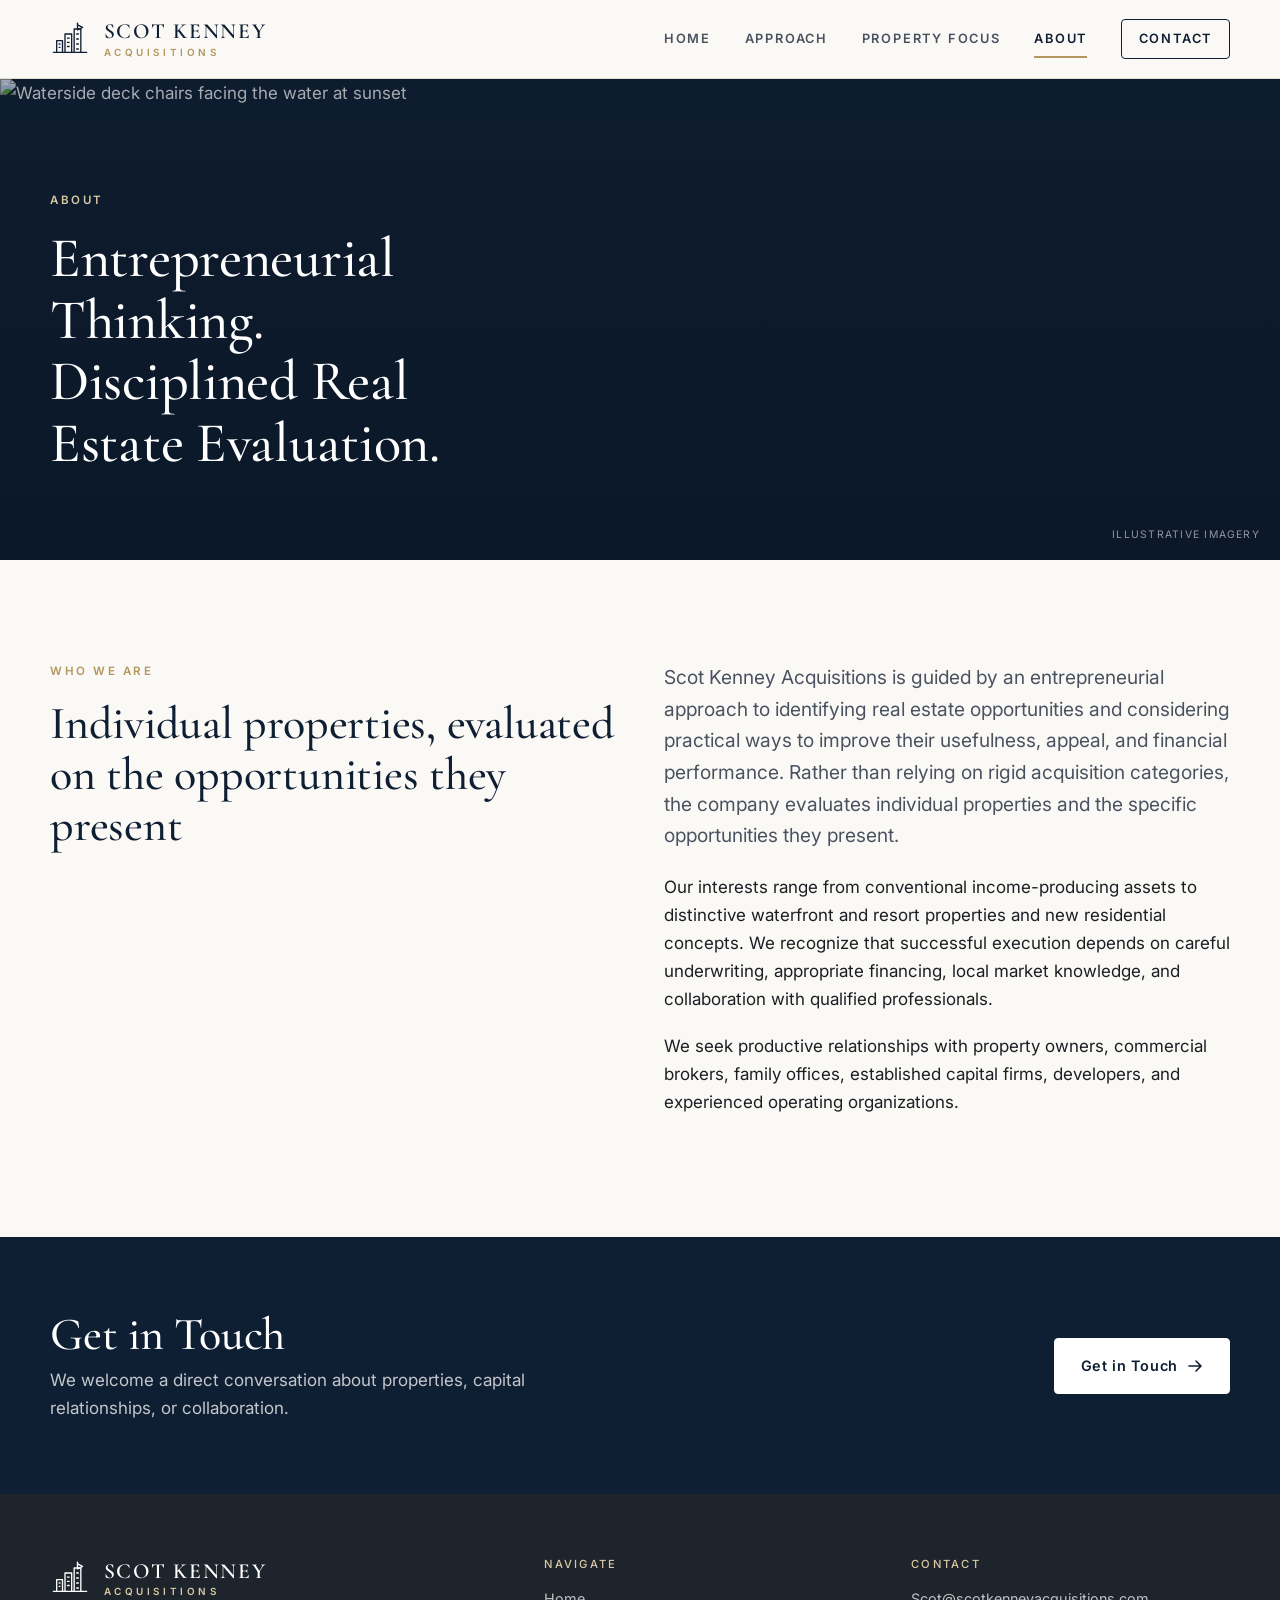
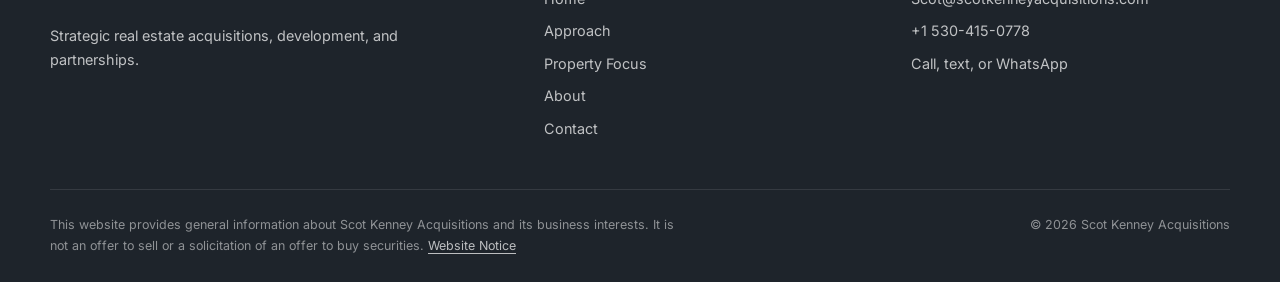
==== about/index.html @ 6be0604d "Redesign per October 2026 brief: 5-page static site, legacy URL redirects, website notice Co-Authore" ====
<!DOCTYPE html>
<html lang="en">
<head>
<meta charset="utf-8">
<meta name="viewport" content="width=device-width, initial-scale=1">
<title>About | Scot Kenney Acquisitions</title>
<meta name="description" content="Entrepreneurial thinking. Disciplined real estate evaluation.">
<meta property="og:title" content="About | Scot Kenney Acquisitions">
<meta property="og:description" content="Entrepreneurial thinking. Disciplined real estate evaluation.">
<meta property="og:type" content="website">
<meta name="color-scheme" content="light only">
<meta name="darkreader-lock">
<meta name="theme-color" content="#0f1f33">
<link rel="icon" href="data:image/svg+xml,<svg xmlns='http://www.w3.org/2000/svg' viewBox='0 0 48 48'><rect width='48' height='48' fill='%230f1f33'/><g fill='none' stroke='%23d9c9a3' stroke-width='2' stroke-linecap='round'><path d='M6 40h36'/><path d='M10 40V26h7v14'/><path d='M20 40V18h8v22'/><path d='M31 40V12h8v28'/><path d='M35 12V6'/></g></svg>">
<link rel="preconnect" href="https://fonts.googleapis.com">
<link rel="preconnect" href="https://fonts.gstatic.com" crossorigin>
<link href="https://fonts.googleapis.com/css2?family=Cormorant+Garamond:ital,wght@0,500;0,600;1,500&family=Inter:wght@400;500;600&display=swap" rel="stylesheet">
<link rel="stylesheet" href="../css/style.css?v=1">
</head>
<body>
<a class="sr-only" href="#main">Skip to content</a>
<header class="site-header">
  <div class="wrap">
    <a class="brand" href="../" aria-label="Scot Kenney Acquisitions home">
      <svg class="brand-mark" viewBox="0 0 48 48" aria-hidden="true" focusable="false"><g fill="none" stroke="currentColor" stroke-width="1.6" stroke-linecap="round" stroke-linejoin="round"><path d="M4 40h40"/><path d="M8 40V26h7v14"/><path d="M18 40V18h8v22"/><path d="M29 40V12h8v28"/><path d="M33 12V5"/><path d="M33 7l6 3-6 3"/><path d="M11 30h1M11 34h1M21 23h2M21 28h2M21 33h2M32 18h2M32 24h2M32 30h2M32 36h2"/></g></svg>
      <span class="brand-text"><span class="brand-name">Scot Kenney</span><span class="brand-sub">Acquisitions</span></span>
    </a>
    <button class="nav-toggle" aria-label="Open menu" aria-expanded="false" aria-controls="nav"><span></span><span></span><span></span></button>
    <nav class="nav" id="nav" aria-label="Main">
      <a href="../">Home</a>
      <a href="../approach/">Approach</a>
      <a href="../property-focus/">Property Focus</a>
      <a href="../about/" aria-current="page">About</a>
      <a href="../contact/" class="nav-cta">Contact</a>
    </nav>
  </div>
</header>
<main id="main">

<section class="page-head">
  <div class="hero-media"><img src="https://images.unsplash.com/photo-1582719508461-905c673771fd?auto=format&fit=crop&w=2200&q=70" alt="Waterside deck chairs facing the water at sunset"></div>
  <div class="wrap">
    <p class="eyebrow">About</p>
    <h1>Entrepreneurial Thinking. Disciplined Real Estate Evaluation.</h1>
  </div>
  <span class="hero-note">Illustrative imagery</span>
</section>

<section class="section">
  <div class="wrap grid-2" style="align-items:start">
    <div class="reveal">
      <p class="eyebrow">Who We Are</p>
      <h2>Individual properties, evaluated on the opportunities they present</h2>
    </div>
    <div class="reveal">
      <p class="lead">Scot Kenney Acquisitions is guided by an entrepreneurial approach to identifying real estate opportunities and considering practical ways to improve their usefulness, appeal, and financial performance. Rather than relying on rigid acquisition categories, the company evaluates individual properties and the specific opportunities they present.</p>
      <p>Our interests range from conventional income-producing assets to distinctive waterfront and resort properties and new residential concepts. We recognize that successful execution depends on careful underwriting, appropriate financing, local market knowledge, and collaboration with qualified professionals.</p>
      <p>We seek productive relationships with property owners, commercial brokers, family offices, established capital firms, developers, and experienced operating organizations.</p>
    </div>
  </div>
</section>

<section class="cta-band">
  <div class="wrap">
    <div><h2>Get in Touch</h2><p>We welcome a direct conversation about properties, capital relationships, or collaboration.</p></div>
    <a class="btn btn-light" href="../contact/">Get in Touch <svg viewBox="0 0 16 16" aria-hidden="true"><path d="M2 8h11M9 3l5 5-5 5" fill="none" stroke="currentColor" stroke-width="1.6" stroke-linecap="round" stroke-linejoin="round"/></svg></a>
  </div>
</section>
</main>
<footer class="site-footer">
  <div class="wrap">
    <div class="footer-top">
      <div>
        <a class="brand" href="../"><svg class="brand-mark" viewBox="0 0 48 48" aria-hidden="true" focusable="false"><g fill="none" stroke="currentColor" stroke-width="1.6" stroke-linecap="round" stroke-linejoin="round"><path d="M4 40h40"/><path d="M8 40V26h7v14"/><path d="M18 40V18h8v22"/><path d="M29 40V12h8v28"/><path d="M33 12V5"/><path d="M33 7l6 3-6 3"/><path d="M11 30h1M11 34h1M21 23h2M21 28h2M21 33h2M32 18h2M32 24h2M32 30h2M32 36h2"/></g></svg><span class="brand-text"><span class="brand-name">Scot Kenney</span><span class="brand-sub">Acquisitions</span></span></a>
        <p style="margin-top:1.2rem;max-width:40ch">Strategic real estate acquisitions, development, and partnerships.</p>
      </div>
      <div>
        <h4>Navigate</h4>
        <ul>
          <li><a href="../">Home</a></li>
          <li><a href="../approach/">Approach</a></li>
          <li><a href="../property-focus/">Property Focus</a></li>
          <li><a href="../about/">About</a></li>
          <li><a href="../contact/">Contact</a></li>
        </ul>
      </div>
      <div>
        <h4>Contact</h4>
        <ul>
          <li><a href="mailto:Scot@scotkenneyacquisitions.com">Scot@scotkenneyacquisitions.com</a></li>
          <li><a href="tel:+15304150778">+1 530-415-0778</a></li>
          <li><a href="https://wa.me/15304150778" rel="noopener">Call, text, or WhatsApp</a></li>
        </ul>
      </div>
    </div>
    <div class="footer-notice">
      <p>This website provides general information about Scot Kenney Acquisitions and its business interests. It is not an offer to sell or a solicitation of an offer to buy securities. <a href="../website-notice/">Website Notice</a></p>
      <p>&copy; 2026 Scot Kenney Acquisitions</p>
    </div>
  </div>
</footer>
<script src="../js/main.js?v=1"></script>
</body>
</html>
---- css/style.css ----
/* Scot Kenney Acquisitions — site styles (October 2026 redesign)
   Direction (per brief §9): understated upscale, warm coastal neutrals,
   deep navy / charcoal, clean typography, generous white space, large photos. */

:root {
  color-scheme: light only;
  --navy: #0f1f33;
  --navy-deep: #0a1626;
  --charcoal: #1e242b;
  --ink: #1b1f24;
  --ink-soft: #4a5260;
  --sand: #f4efe8;
  --sand-deep: #e9e1d5;
  --cream: #fbf9f6;
  --white: #ffffff;
  --line: #e2dbd0;
  --brass: #b3975f;
  --brass-soft: #d9c9a3;
  --font-display: "Cormorant Garamond", "Times New Roman", Georgia, serif;
  --font-body: "Inter", "Segoe UI", system-ui, -apple-system, sans-serif;
  --maxw: 1180px;
  --radius: 4px;
  --ease: cubic-bezier(.2,.7,.2,1);
}

*, *::before, *::after { box-sizing: border-box; }
html { scroll-behavior: smooth; -webkit-text-size-adjust: 100%; }
body {
  margin: 0;
  font-family: var(--font-body);
  font-size: 17px;
  line-height: 1.65;
  color: var(--ink);
  background: var(--cream);
  -webkit-font-smoothing: antialiased;
}
img { max-width: 100%; display: block; }
a { color: inherit; text-decoration: none; }
p { margin: 0 0 1.1em; }
h1, h2, h3, h4 { font-family: var(--font-display); font-weight: 500; line-height: 1.1; margin: 0 0 .5em; color: var(--navy); letter-spacing: -.005em; }
h1 { font-size: clamp(2.6rem, 5.2vw, 4.4rem); }
h2 { font-size: clamp(2rem, 3.6vw, 2.9rem); }
h3 { font-size: clamp(1.45rem, 2.2vw, 1.8rem); }
.wrap { width: min(var(--maxw), calc(100% - 2.5rem)); margin-inline: auto; }
.eyebrow {
  font-family: var(--font-body);
  font-size: .72rem;
  letter-spacing: .22em;
  text-transform: uppercase;
  color: var(--brass);
  font-weight: 600;
  margin: 0 0 1.1rem;
}
.lead { font-size: 1.2rem; color: var(--ink-soft); max-width: 62ch; }
.measure { max-width: 66ch; }
.muted { color: var(--ink-soft); }
.sr-only { position: absolute; width: 1px; height: 1px; overflow: hidden; clip: rect(0 0 0 0); white-space: nowrap; }

/* ---------- Buttons ---------- */
.btn {
  display: inline-flex; align-items: center; gap: .6rem;
  padding: .95rem 1.6rem;
  font-size: .9rem; font-weight: 600; letter-spacing: .04em;
  border-radius: var(--radius);
  border: 1px solid transparent;
  transition: background .25s var(--ease), color .25s var(--ease), border-color .25s var(--ease), transform .25s var(--ease);
  cursor: pointer;
}
.btn svg { width: 16px; height: 16px; transition: transform .25s var(--ease); }
.btn:hover svg { transform: translateX(3px); }
.btn-primary { background: var(--navy); color: var(--white); border-color: var(--navy); }
.btn-primary:hover { background: var(--navy-deep); }
.btn-outline { background: transparent; color: var(--navy); border-color: var(--navy); }
.btn-outline:hover { background: var(--navy); color: var(--white); }
.btn-light { background: var(--white); color: var(--navy); border-color: var(--white); }
.btn-light:hover { background: var(--sand); border-color: var(--sand); }
.btn-ghost { background: transparent; color: var(--white); border-color: rgba(255,255,255,.55); }
.btn-ghost:hover { background: rgba(255,255,255,.12); border-color: var(--white); }
.btn-row { display: flex; flex-wrap: wrap; gap: .9rem; }

/* ---------- Header ---------- */
.site-header {
  position: sticky; top: 0; z-index: 50;
  background: rgba(251,249,246,.92);
  backdrop-filter: saturate(140%) blur(10px);
  -webkit-backdrop-filter: saturate(140%) blur(10px);
  border-bottom: 1px solid var(--line);
}
.site-header .wrap { display: flex; align-items: center; justify-content: space-between; height: 78px; }
.brand { display: inline-flex; align-items: center; gap: .85rem; color: var(--navy); }
.brand-mark { width: 40px; height: 40px; flex: none; }
.brand-text { display: flex; flex-direction: column; line-height: 1.05; }
.brand-name { font-family: var(--font-display); font-size: 1.35rem; font-weight: 600; letter-spacing: .08em; text-transform: uppercase; }
.brand-sub { font-size: .62rem; letter-spacing: .36em; text-transform: uppercase; color: var(--brass); font-weight: 600; margin-top: .25rem; }
.nav { display: flex; gap: 2.1rem; align-items: center; }
.nav a { font-size: .8rem; letter-spacing: .14em; text-transform: uppercase; font-weight: 600; color: var(--ink-soft); padding: .4rem 0; position: relative; }
.nav a::after { content: ""; position: absolute; left: 0; right: 0; bottom: -2px; height: 1.5px; background: var(--brass); transform: scaleX(0); transform-origin: left; transition: transform .3s var(--ease); }
.nav a:hover::after, .nav a[aria-current="page"]::after { transform: scaleX(1); }
.nav a[aria-current="page"] { color: var(--navy); }
.nav .nav-cta { color: var(--navy); border: 1px solid var(--navy); padding: .55rem 1.05rem; border-radius: var(--radius); }
.nav .nav-cta::after { display: none; }
.nav .nav-cta:hover { background: var(--navy); color: var(--white); }
.nav-toggle { display: none; background: none; border: 0; padding: .5rem; cursor: pointer; color: var(--navy); }
.nav-toggle span { display: block; width: 24px; height: 2px; background: currentColor; margin: 5px 0; transition: transform .3s var(--ease), opacity .3s; }

@media (max-width: 860px) {
  .nav-toggle { display: block; }
  .nav {
    position: fixed; inset: 78px 0 0 0;
    background: var(--cream);
    flex-direction: column; align-items: flex-start;
    padding: 2rem 1.5rem; gap: 1.4rem;
    transform: translateY(-8px); opacity: 0; pointer-events: none;
    transition: opacity .25s var(--ease), transform .25s var(--ease);
    border-top: 1px solid var(--line);
  }
  .nav.open { opacity: 1; transform: none; pointer-events: auto; }
  .nav a { font-size: 1rem; }
  body.nav-locked { overflow: hidden; }
  .nav-toggle.open span:nth-child(1) { transform: translateY(7px) rotate(45deg); }
  .nav-toggle.open span:nth-child(2) { opacity: 0; }
  .nav-toggle.open span:nth-child(3) { transform: translateY(-7px) rotate(-45deg); }
}

/* ---------- Hero ---------- */
.hero {
  position: relative; isolation: isolate;
  min-height: min(88vh, 820px);
  display: grid; align-items: end;
  color: var(--white);
  background: var(--navy);
}
.hero-media { position: absolute; inset: 0; z-index: -2; overflow: hidden; }
.hero-media img { width: 100%; height: 100%; object-fit: cover; object-position: center; transform: scale(1.04); animation: heroIn 2.4s var(--ease) forwards; }
@keyframes heroIn { to { transform: scale(1); } }
.hero::after {
  content: ""; position: absolute; inset: 0; z-index: -1;
  background: linear-gradient(180deg, rgba(10,22,38,.25) 0%, rgba(10,22,38,.35) 45%, rgba(10,22,38,.88) 100%);
}
.hero .wrap { padding: 9rem 0 4.5rem; }
.hero .eyebrow { color: var(--brass-soft); }
.hero h1 { color: var(--white); max-width: 14ch; }
.hero .sub { font-family: var(--font-display); font-size: clamp(1.25rem, 2.2vw, 1.7rem); font-style: italic; color: var(--brass-soft); margin: 0 0 1.4rem; }
.hero .lead { color: rgba(255,255,255,.86); margin-bottom: 2.2rem; }
.hero-note { position: absolute; right: 1.25rem; bottom: 1rem; font-size: .65rem; letter-spacing: .12em; text-transform: uppercase; color: rgba(255,255,255,.55); }

/* Interior page header */
.page-head {
  position: relative; isolation: isolate; color: var(--white); background: var(--navy);
  min-height: 46vh; display: grid; align-items: end;
}
.page-head .hero-media img { animation: none; transform: none; }
.page-head::after { content: ""; position: absolute; inset: 0; z-index: -1; background: linear-gradient(180deg, rgba(10,22,38,.35), rgba(10,22,38,.82)); }
.page-head .wrap { padding: 7rem 0 3.5rem; }
.page-head h1 { color: var(--white); max-width: 16ch; font-size: clamp(2.3rem, 4.4vw, 3.6rem); }
.page-head .eyebrow { color: var(--brass-soft); }
.page-head.plain { min-height: 0; color: var(--navy); background: var(--sand); }
.page-head.plain::after { display: none; }
.page-head.plain h1 { color: var(--navy); }
.page-head.plain .wrap { padding: 4.5rem 0 3rem; }

/* ---------- Sections ---------- */
.section { padding: clamp(4rem, 8vw, 7rem) 0; }
.section.tint { background: var(--sand); }
.section.dark { background: var(--navy); color: rgba(255,255,255,.86); }
.section.dark h2, .section.dark h3 { color: var(--white); }
.section.dark .eyebrow { color: var(--brass-soft); }
.section-head { max-width: 70ch; margin-bottom: 3rem; }
.section-head h2 { margin-bottom: .6rem; }
.grid-2 { display: grid; grid-template-columns: repeat(2, 1fr); gap: 3rem; align-items: center; }
.grid-3 { display: grid; grid-template-columns: repeat(3, 1fr); gap: 2rem; }
.grid-4 { display: grid; grid-template-columns: repeat(4, 1fr); gap: 1.6rem; }
@media (max-width: 960px) { .grid-4 { grid-template-columns: repeat(2, 1fr); } .grid-3 { grid-template-columns: 1fr; } }
@media (max-width: 720px) { .grid-2, .grid-4 { grid-template-columns: 1fr; } }

/* Focus cards (HOME) */
.focus-card { position: relative; background: var(--white); border: 1px solid var(--line); border-radius: var(--radius); overflow: hidden; display: flex; flex-direction: column; transition: transform .35s var(--ease), box-shadow .35s var(--ease); }
.focus-card:hover { transform: translateY(-4px); box-shadow: 0 18px 40px -22px rgba(15,31,51,.35); }
.focus-card .img { aspect-ratio: 4 / 3; overflow: hidden; position: relative; }
.focus-card .img img { width: 100%; height: 100%; object-fit: cover; transition: transform .8s var(--ease); }
.focus-card:hover .img img { transform: scale(1.05); }
.focus-card .body { padding: 1.4rem 1.4rem 1.6rem; }
.focus-card h3 { font-size: 1.45rem; margin-bottom: .45rem; }
.focus-card p { margin: 0; color: var(--ink-soft); font-size: .98rem; }
.img-tag { position: absolute; left: .7rem; bottom: .6rem; font-size: .6rem; letter-spacing: .14em; text-transform: uppercase; color: rgba(255,255,255,.85); background: rgba(10,22,38,.55); padding: .25rem .5rem; border-radius: 2px; backdrop-filter: blur(4px); }

/* Split (text + image) */
.split { display: grid; grid-template-columns: 1.05fr .95fr; gap: clamp(2rem, 6vw, 5rem); align-items: center; }
.split.flip { grid-template-columns: .95fr 1.05fr; }
.split.flip .split-media { order: -1; }
.split-media { position: relative; border-radius: var(--radius); overflow: hidden; aspect-ratio: 5 / 4; }
.split-media img { width: 100%; height: 100%; object-fit: cover; }
.split-media::before { content: ""; position: absolute; inset: 0; box-shadow: inset 0 0 0 1px rgba(15,31,51,.08); pointer-events: none; }
@media (max-width: 860px) { .split, .split.flip { grid-template-columns: 1fr; } .split.flip .split-media { order: 0; } }

/* Numbered process (APPROACH) */
.process { counter-reset: step; display: grid; grid-template-columns: repeat(5, 1fr); gap: 1.6rem; }
.process li { list-style: none; counter-increment: step; position: relative; padding-top: 1.2rem; border-top: 1px solid var(--brass-soft); }
.process li::before { content: "0" counter(step); font-family: var(--font-display); font-size: 2.2rem; color: var(--brass); line-height: 1; display: block; margin-bottom: .6rem; }
.process h3 { font-size: 1.3rem; margin-bottom: .4rem; }
.process p { margin: 0; font-size: .96rem; color: var(--ink-soft); }
.process { padding: 0; margin: 0; }
@media (max-width: 960px) { .process { grid-template-columns: repeat(2, 1fr); } }
@media (max-width: 560px) { .process { grid-template-columns: 1fr; } }

/* Property Focus */
.pf-item { display: grid; grid-template-columns: .9fr 1.1fr; gap: clamp(2rem, 5vw, 4.5rem); align-items: center; padding: clamp(2.5rem, 5vw, 4rem) 0; border-top: 1px solid var(--line); }
.pf-item:first-child { border-top: 0; padding-top: 0; }
.pf-item:nth-child(even) .pf-media { order: 2; }
.pf-media { position: relative; border-radius: var(--radius); overflow: hidden; aspect-ratio: 4 / 3; background: var(--sand-deep); }
.pf-media img { width: 100%; height: 100%; object-fit: cover; }
.pf-item h2 { font-size: clamp(1.7rem, 2.8vw, 2.3rem); }
.pf-item p { color: var(--ink-soft); }
@media (max-width: 860px) { .pf-item { grid-template-columns: 1fr; } .pf-item:nth-child(even) .pf-media { order: 0; } }

/* Concept figure (owner-supplied illustrations) */
.concept { margin: 2rem 0 0; }
.concept figure { margin: 0; }
.concept .frame { border-radius: var(--radius); overflow: hidden; background: var(--sand-deep); border: 1px solid var(--line); }
.concept .frame img { width: 100%; height: auto; }
.concept figcaption { font-size: .82rem; color: var(--ink-soft); margin-top: .7rem; line-height: 1.5; }
.concept figcaption strong { color: var(--navy); font-weight: 600; letter-spacing: .06em; text-transform: uppercase; font-size: .68rem; display: block; margin-bottom: .2rem; }
.concept.small { max-width: 420px; }
.placeholder {
  display: grid; place-items: center; text-align: center;
  aspect-ratio: 16 / 9; padding: 1.5rem;
  background: repeating-linear-gradient(135deg, var(--sand) 0 14px, var(--sand-deep) 14px 16px);
  color: var(--ink-soft); font-size: .85rem; line-height: 1.5;
}
.placeholder strong { display: block; color: var(--navy); letter-spacing: .14em; text-transform: uppercase; font-size: .7rem; margin-bottom: .35rem; }

/* CTA band */
.cta-band { background: var(--navy); color: var(--white); }
.cta-band .wrap { display: flex; align-items: center; justify-content: space-between; gap: 2rem; padding: 4.5rem 0; flex-wrap: wrap; }
.cta-band h2 { color: var(--white); margin: 0 0 .4rem; }
.cta-band p { margin: 0; color: rgba(255,255,255,.75); max-width: 52ch; }

/* ---------- Contact ---------- */
.contact-grid { display: grid; grid-template-columns: 1.3fr .7fr; gap: clamp(2.5rem, 6vw, 5rem); align-items: start; }
@media (max-width: 860px) { .contact-grid { grid-template-columns: 1fr; } }
.form { display: grid; gap: 1.2rem; }
.form .row { display: grid; grid-template-columns: 1fr 1fr; gap: 1.2rem; }
@media (max-width: 600px) { .form .row { grid-template-columns: 1fr; } }
.field { display: grid; gap: .45rem; }
.field label { font-size: .78rem; letter-spacing: .1em; text-transform: uppercase; font-weight: 600; color: var(--ink-soft); }
.field label .req { color: var(--brass); }
.field input, .field select, .field textarea {
  width: 100%; font: inherit; font-size: 1rem; color: var(--ink);
  padding: .85rem 1rem; border: 1px solid var(--line); border-radius: var(--radius); background: var(--white);
  transition: border-color .2s, box-shadow .2s;
}
.field textarea { min-height: 150px; resize: vertical; }
.field input:focus, .field select:focus, .field textarea:focus { outline: 0; border-color: var(--navy); box-shadow: 0 0 0 3px rgba(15,31,51,.1); }
.field select { appearance: none; background-image: linear-gradient(45deg, transparent 50%, var(--ink-soft) 50%), linear-gradient(135deg, var(--ink-soft) 50%, transparent 50%); background-position: calc(100% - 20px) 50%, calc(100% - 15px) 50%; background-size: 5px 5px; background-repeat: no-repeat; padding-right: 2.6rem; }
.hp { position: absolute; left: -9999px; opacity: 0; height: 0; width: 0; overflow: hidden; }
.form-note { font-size: .82rem; color: var(--ink-soft); margin: 0; }
.form-status { display: none; padding: 1.1rem 1.25rem; border-radius: var(--radius); font-size: .95rem; }
.form-status.ok { display: block; background: #eef4ee; color: #27502f; border: 1px solid #cfe0d1; }
.form-status.err { display: block; background: #fbeeee; color: #7a2b2b; border: 1px solid #ecd0d0; }
.contact-aside { background: var(--white); border: 1px solid var(--line); border-radius: var(--radius); padding: 2rem; position: sticky; top: 100px; }
.contact-aside h3 { font-size: 1.4rem; }
.contact-aside dl { margin: 0; display: grid; gap: 1rem; }
.contact-aside dt { font-size: .68rem; letter-spacing: .16em; text-transform: uppercase; color: var(--brass); font-weight: 600; }
.contact-aside dd { margin: .15rem 0 0; }
.contact-aside dd a { color: var(--navy); font-weight: 500; border-bottom: 1px solid var(--brass-soft); }
.contact-aside dd a:hover { border-bottom-color: var(--navy); }

/* ---------- Footer ---------- */
.site-footer { background: var(--charcoal); color: rgba(255,255,255,.72); font-size: .9rem; }
.footer-top { display: grid; grid-template-columns: 1.4fr 1fr 1fr; gap: 3rem; padding: 4rem 0 3rem; border-bottom: 1px solid rgba(255,255,255,.1); }
@media (max-width: 760px) { .footer-top { grid-template-columns: 1fr; gap: 2rem; } }
.site-footer .brand { color: var(--white); }
.site-footer .brand-sub { color: var(--brass-soft); }
.site-footer h4 { font-family: var(--font-body); font-size: .7rem; letter-spacing: .2em; text-transform: uppercase; color: var(--brass-soft); margin: 0 0 1rem; }
.site-footer ul { list-style: none; padding: 0; margin: 0; display: grid; gap: .55rem; }
.site-footer a:hover { color: var(--white); }
.footer-notice { padding: 1.6rem 0; font-size: .78rem; color: rgba(255,255,255,.5); display: flex; justify-content: space-between; gap: 2rem; flex-wrap: wrap; }
.footer-notice p { margin: 0; max-width: 80ch; }
.footer-notice a { color: rgba(255,255,255,.7); text-decoration: underline; text-underline-offset: 3px; }

/* ---------- Notice page ---------- */
.prose { max-width: 70ch; }
.prose h2 { font-size: 1.6rem; margin-top: 2.2rem; }

/* ---------- Reveal on scroll ---------- */
.reveal { opacity: 0; transform: translateY(18px); transition: opacity .8s var(--ease), transform .8s var(--ease); }
.reveal.in { opacity: 1; transform: none; }
@media (prefers-reduced-motion: reduce) {
  .reveal { opacity: 1; transform: none; transition: none; }
  .hero-media img { animation: none; transform: none; }
  html { scroll-behavior: auto; }
}
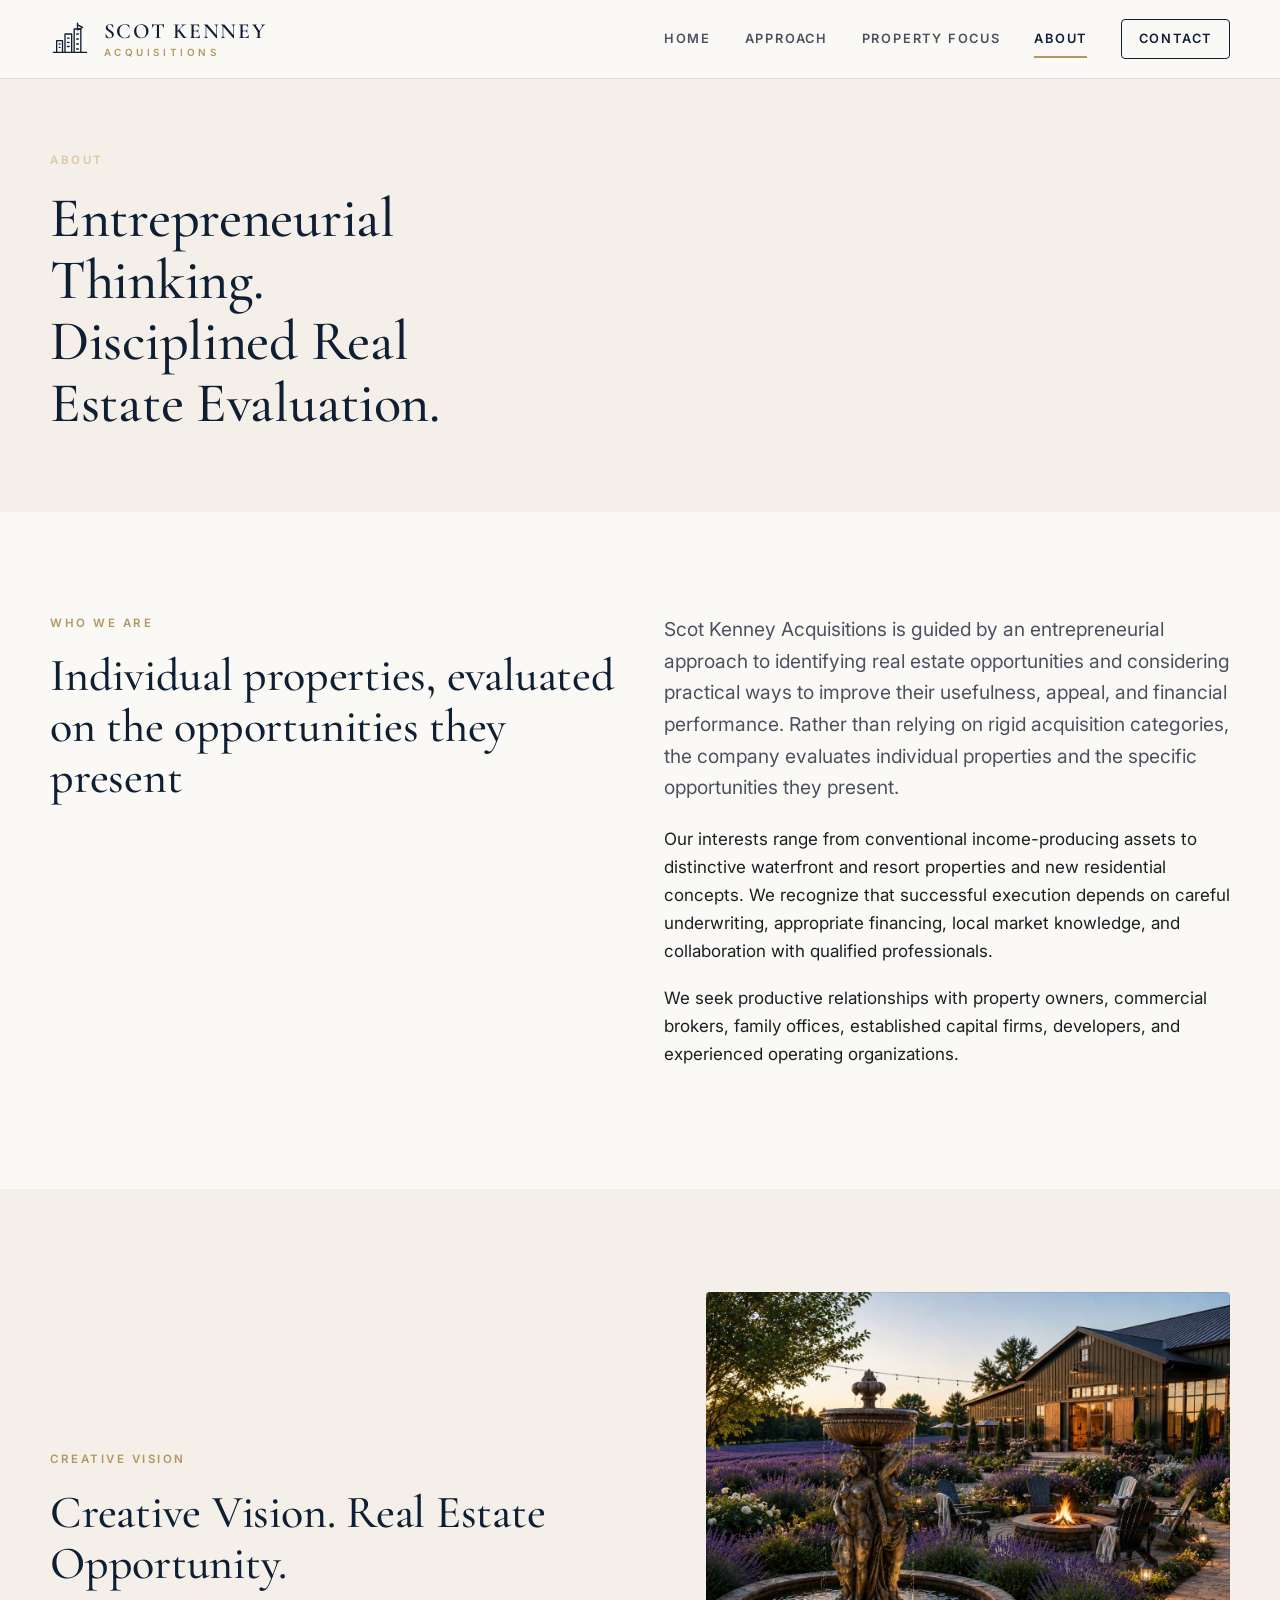
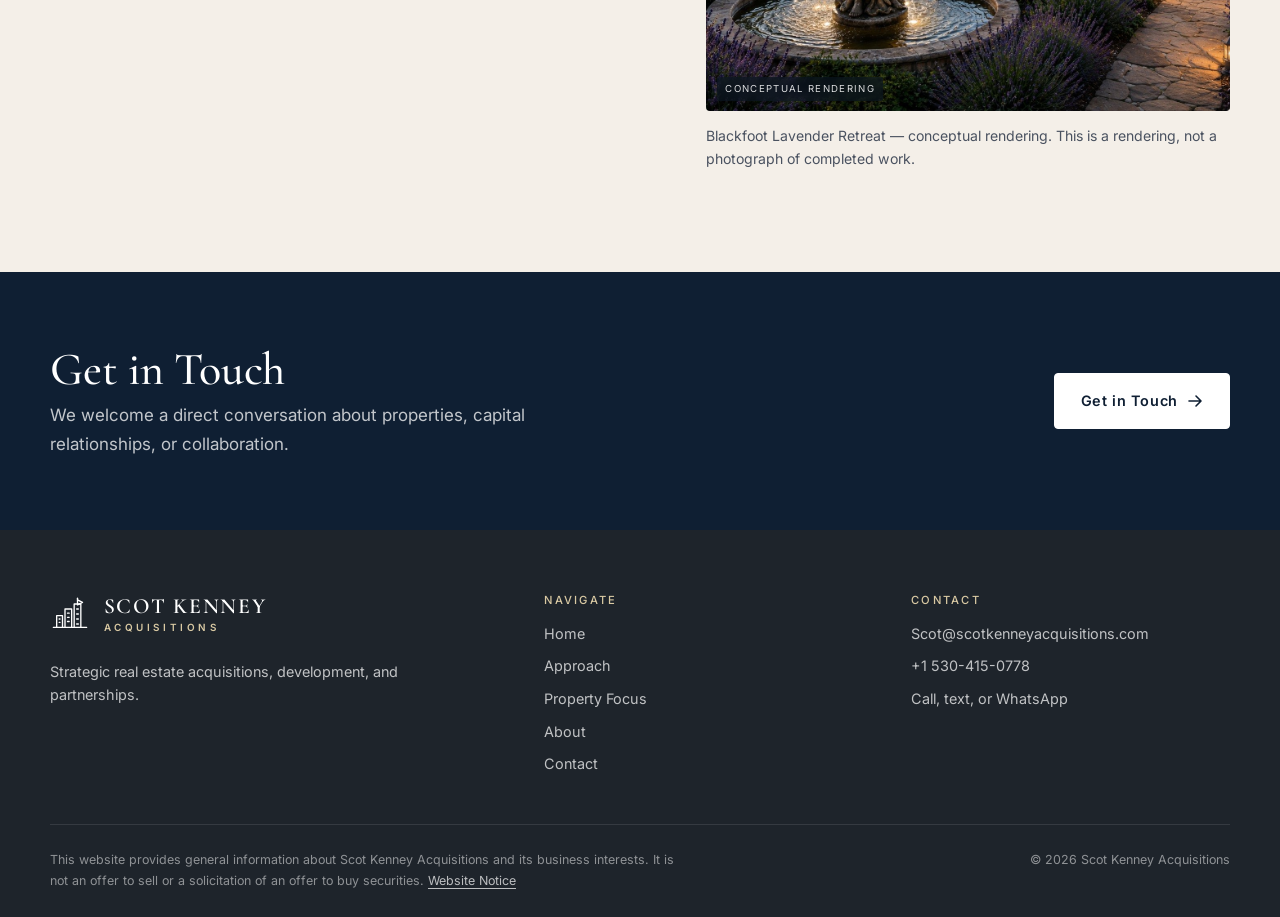
==== commit 0312a464: "Apply Scot's FINAL image instructions (10/12 8:55): fewer images, owner renderings A/B, marina aeria" ====
--- a/about/index.html
+++ b/about/index.html
@@ -15,7 +15,7 @@
 <link rel="preconnect" href="https://fonts.googleapis.com">
 <link rel="preconnect" href="https://fonts.gstatic.com" crossorigin>
 <link href="https://fonts.googleapis.com/css2?family=Cormorant+Garamond:ital,wght@0,500;0,600;1,500&family=Inter:wght@400;500;600&display=swap" rel="stylesheet">
-<link rel="stylesheet" href="../css/style.css?v=1">
+<link rel="stylesheet" href="../css/style.css?v=5">
 </head>
 <body>
 <a class="sr-only" href="#main">Skip to content</a>
@@ -37,13 +37,11 @@
 </header>
 <main id="main">
 
-<section class="page-head">
-  <div class="hero-media"><img src="https://images.unsplash.com/photo-1582719508461-905c673771fd?auto=format&fit=crop&w=2200&q=70" alt="Waterside deck chairs facing the water at sunset"></div>
+<section class="page-head plain">
   <div class="wrap">
     <p class="eyebrow">About</p>
     <h1>Entrepreneurial Thinking. Disciplined Real Estate Evaluation.</h1>
   </div>
-  <span class="hero-note">Illustrative imagery</span>
 </section>
 
 <section class="section">
@@ -57,6 +55,18 @@
       <p>Our interests range from conventional income-producing assets to distinctive waterfront and resort properties and new residential concepts. We recognize that successful execution depends on careful underwriting, appropriate financing, local market knowledge, and collaboration with qualified professionals.</p>
       <p>We seek productive relationships with property owners, commercial brokers, family offices, established capital firms, developers, and experienced operating organizations.</p>
     </div>
+  </div>
+</section>
+<section class="section tint">
+  <div class="wrap split">
+    <div class="reveal">
+      <p class="eyebrow">Creative Vision</p>
+      <h2>Creative Vision. Real Estate Opportunity.</h2>
+    </div>
+    <figure class="feature reveal">
+      <div class="split-media"><img src="../images/owner-blackfoot-lavender-retreat-concept.jpg" alt="Conceptual rendering of the Blackfoot Lavender Retreat: lavender fields, a fountain, fire pit and a dark board-and-batten event barn at dusk" loading="lazy"><span class="img-tag">Conceptual rendering</span></div>
+      <figcaption>Blackfoot Lavender Retreat &mdash; conceptual rendering. This is a rendering, not a photograph of completed work.</figcaption>
+    </figure>
   </div>
 </section>
 
@@ -99,6 +109,6 @@
     </div>
   </div>
 </footer>
-<script src="../js/main.js?v=1"></script>
+<script src="../js/main.js?v=2"></script>
 </body>
 </html>
--- a/css/style.css
+++ b/css/style.css
@@ -106,7 +106,8 @@
 @media (max-width: 860px) {
   .nav-toggle { display: block; }
   .nav {
-    position: fixed; inset: 78px 0 0 0;
+    /* explicit top/height: the header's backdrop-filter makes it the containing block for fixed children */
+    position: fixed; top: 78px; left: 0; right: 0; height: calc(100vh - 78px); overflow-y: auto;
     background: var(--cream);
     flex-direction: column; align-items: flex-start;
     padding: 2rem 1.5rem; gap: 1.4rem;
@@ -220,7 +221,7 @@
 .concept .frame img { width: 100%; height: auto; }
 .concept figcaption { font-size: .82rem; color: var(--ink-soft); margin-top: .7rem; line-height: 1.5; }
 .concept figcaption strong { color: var(--navy); font-weight: 600; letter-spacing: .06em; text-transform: uppercase; font-size: .68rem; display: block; margin-bottom: .2rem; }
-.concept.small { max-width: 420px; }
+.concept.small { max-width: 320px; }
 .placeholder {
   display: grid; place-items: center; text-align: center;
   aspect-ratio: 16 / 9; padding: 1.5rem;
@@ -290,3 +291,9 @@
   .hero-media img { animation: none; transform: none; }
   html { scroll-behavior: auto; }
 }
+
+/* Final image instructions (Oct 12): typographic card panel, compact captioned feature */
+.focus-card .img.type { display: grid; place-items: center; background: var(--navy); color: var(--brass-soft); }
+.focus-card .img.type svg { width: 34%; height: auto; opacity: .9; }
+.feature { margin: 0; }
+.feature figcaption { margin-top: .8rem; font-size: .88rem; color: var(--ink-soft); }
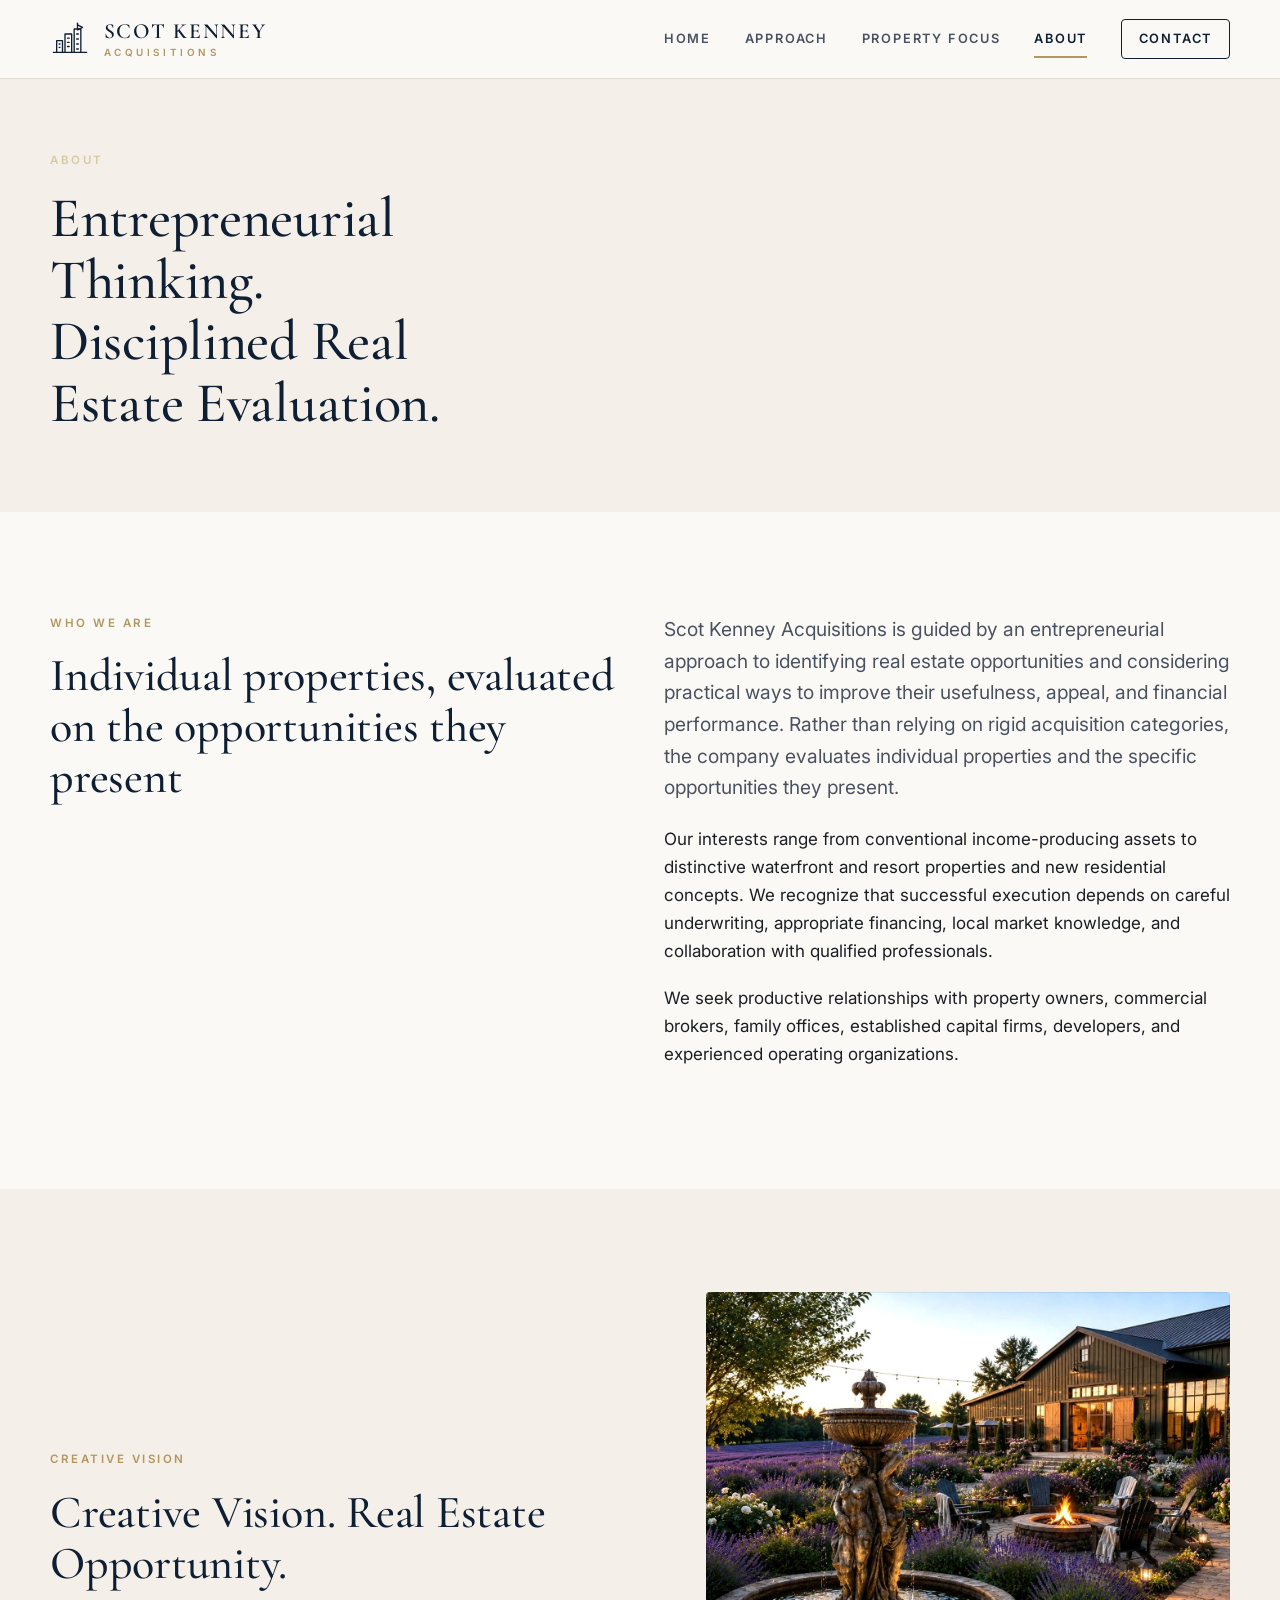
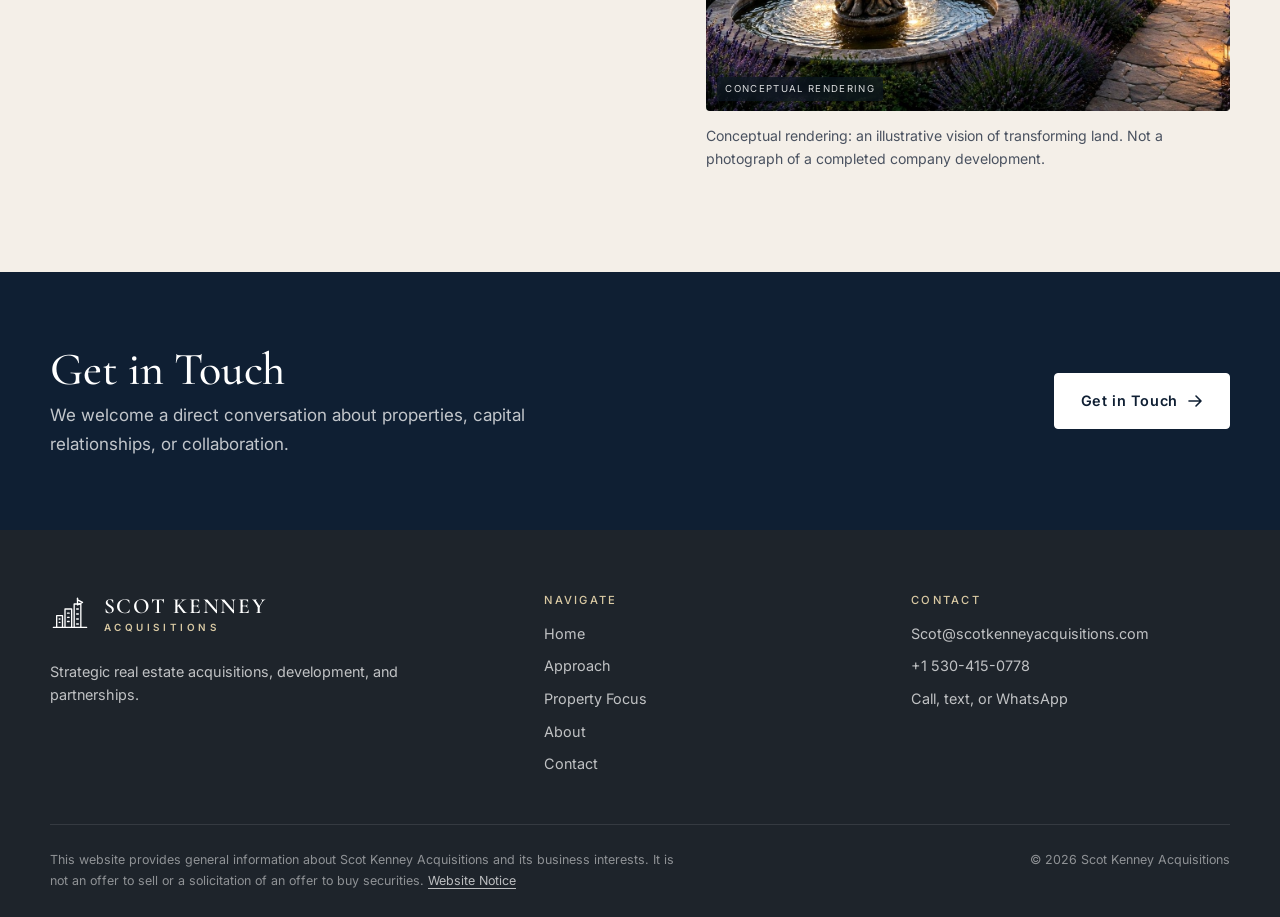
==== commit 6fbaa329: "Scot's scanned corrections (10/12 2:15 PM): brighter Approach marina, PF coach-site image replaces s" ====
--- a/about/index.html
+++ b/about/index.html
@@ -15,7 +15,7 @@
 <link rel="preconnect" href="https://fonts.googleapis.com">
 <link rel="preconnect" href="https://fonts.gstatic.com" crossorigin>
 <link href="https://fonts.googleapis.com/css2?family=Cormorant+Garamond:ital,wght@0,500;0,600;1,500&family=Inter:wght@400;500;600&display=swap" rel="stylesheet">
-<link rel="stylesheet" href="../css/style.css?v=5">
+<link rel="stylesheet" href="../css/style.css?v=6">
 </head>
 <body>
 <a class="sr-only" href="#main">Skip to content</a>
@@ -64,8 +64,8 @@
       <h2>Creative Vision. Real Estate Opportunity.</h2>
     </div>
     <figure class="feature reveal">
-      <div class="split-media"><img src="../images/owner-blackfoot-lavender-retreat-concept.jpg" alt="Conceptual rendering of the Blackfoot Lavender Retreat: lavender fields, a fountain, fire pit and a dark board-and-batten event barn at dusk" loading="lazy"><span class="img-tag">Conceptual rendering</span></div>
-      <figcaption>Blackfoot Lavender Retreat &mdash; conceptual rendering. This is a rendering, not a photograph of completed work.</figcaption>
+      <div class="split-media"><img src="../images/owner-blackfoot-lavender-retreat-concept.jpg" alt="Conceptual rendering of lavender fields, a fountain, a fire pit and a barn-style building at dusk" loading="lazy"><span class="img-tag">Conceptual rendering</span></div>
+      <figcaption>Conceptual rendering: an illustrative vision of transforming land. Not a photograph of a completed company development.</figcaption>
     </figure>
   </div>
 </section>
--- a/css/style.css
+++ b/css/style.css
@@ -297,3 +297,12 @@
 .focus-card .img.type svg { width: 34%; height: auto; opacity: .9; }
 .feature { margin: 0; }
 .feature figcaption { margin-top: .8rem; font-size: .88rem; color: var(--ink-soft); }
+
+/* Scan corrections (Oct 12, 2:15 PM) */
+/* Home hero: restrained left-side shadow only, image stays bright */
+.hero.hero-left::after { background: linear-gradient(90deg, rgba(10,22,38,.75) 0%, rgba(10,22,38,.58) 40%, rgba(10,22,38,.2) 62%, rgba(10,22,38,0) 78%), linear-gradient(0deg, rgba(10,22,38,.35) 0%, rgba(10,22,38,0) 30%); }
+@media (max-width: 860px) { .hero.hero-left::after { background: linear-gradient(180deg, rgba(10,22,38,.25) 0%, rgba(10,22,38,.55) 40%, rgba(10,22,38,.78) 100%); } }
+/* Approach: bright marina, localized gradient behind the headline */
+.page-head.bright .hero-media img { filter: brightness(1.12) contrast(1.08) saturate(1.12); }
+.page-head.bright::after { background: linear-gradient(90deg, rgba(10,22,38,.62) 0%, rgba(10,22,38,.28) 40%, rgba(10,22,38,0) 68%), linear-gradient(0deg, rgba(10,22,38,.35) 0%, rgba(10,22,38,0) 45%); }
+@media (max-width: 860px) { .page-head.bright::after { background: linear-gradient(0deg, rgba(10,22,38,.7) 0%, rgba(10,22,38,.3) 55%, rgba(10,22,38,.1) 100%); } }
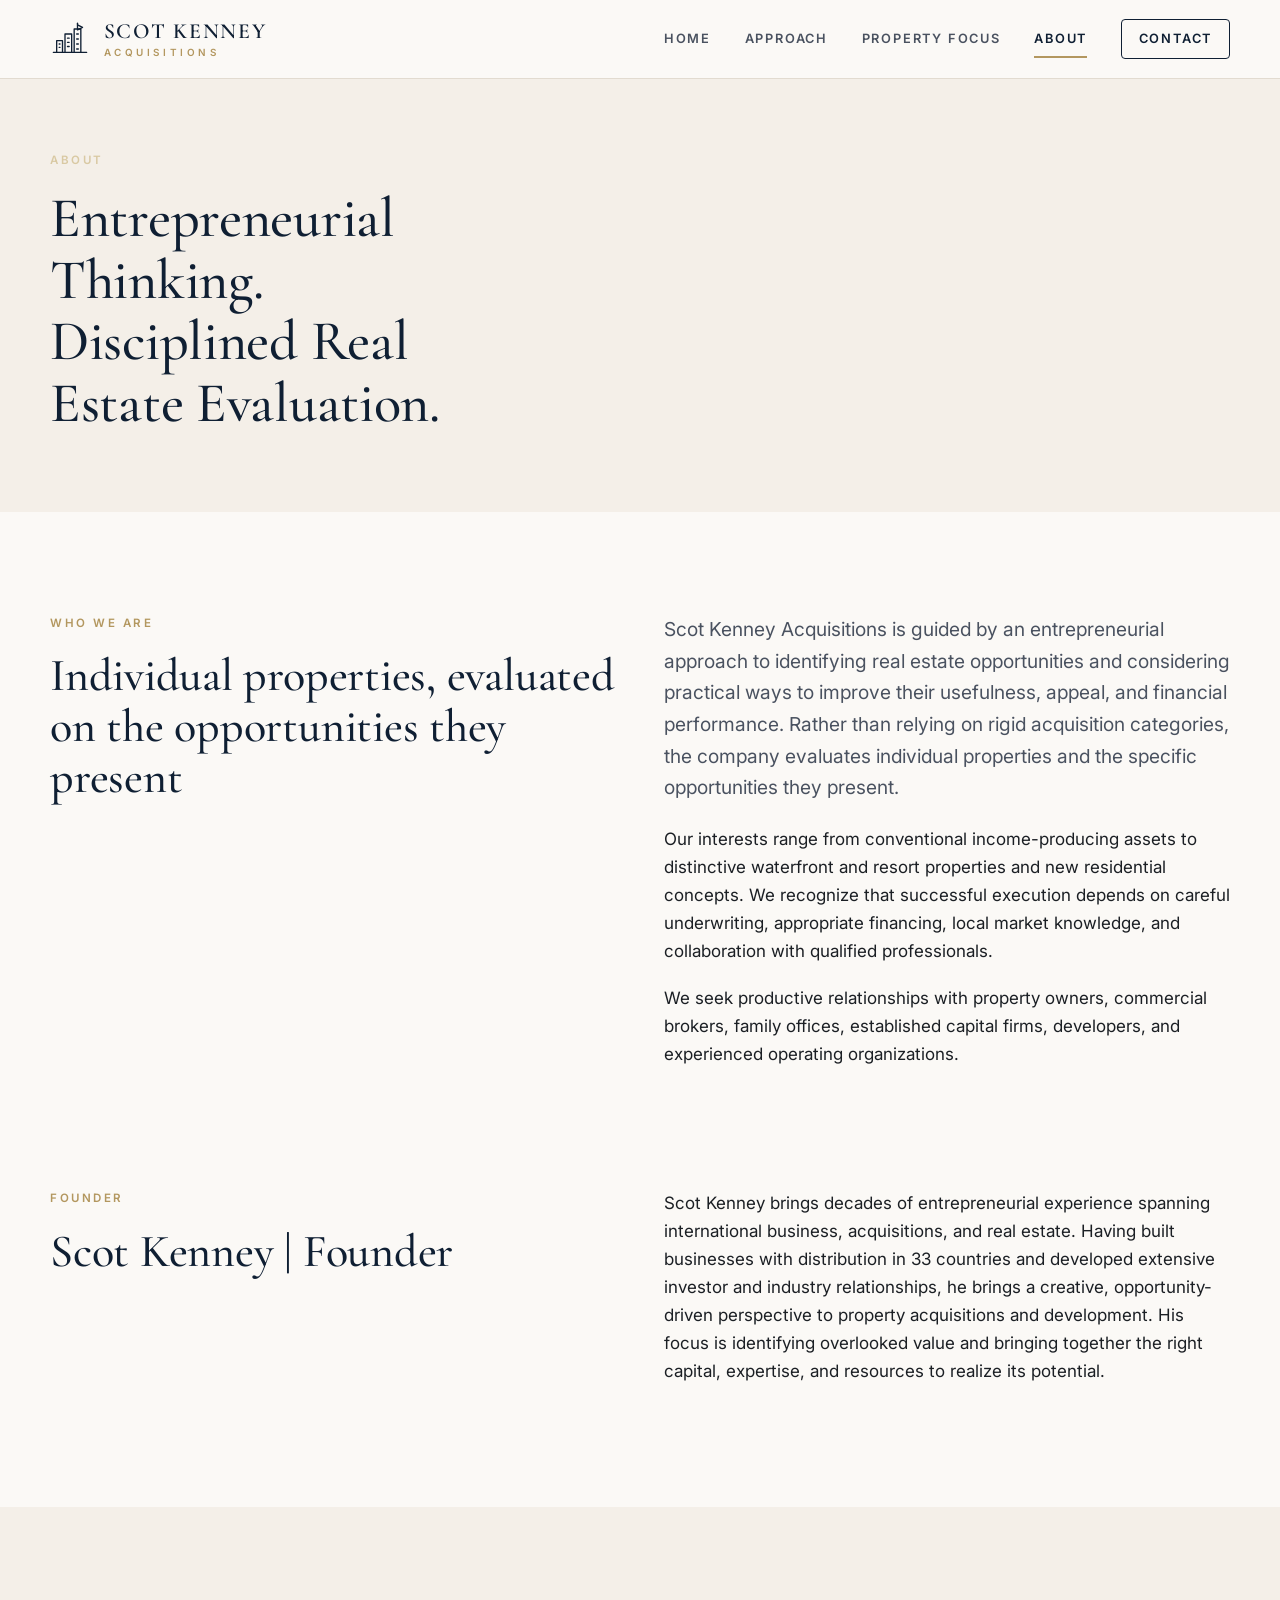
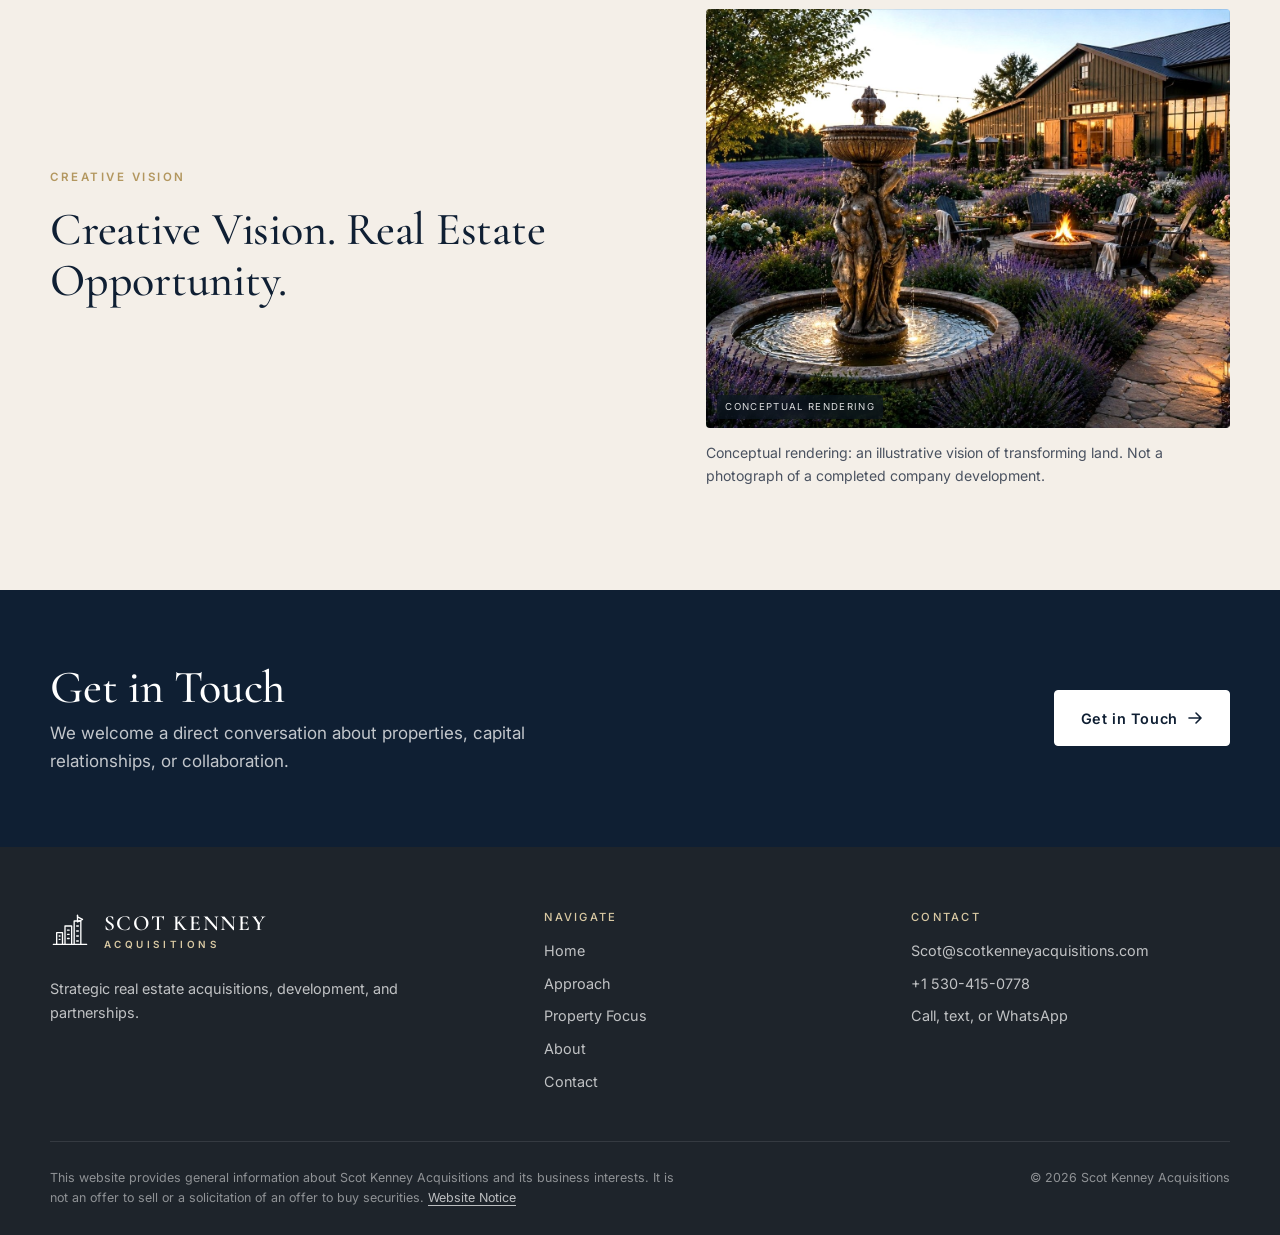
==== commit 7cb608ba: "Scot's two final changes (10/12 5:51 PM): new Innovative Residential card wording; compact founder s" ====
--- a/about/index.html
+++ b/about/index.html
@@ -57,6 +57,18 @@
     </div>
   </div>
 </section>
+
+<section class="section" style="padding-top:0">
+  <div class="wrap grid-2" style="align-items:start">
+    <div class="reveal">
+      <p class="eyebrow">Founder</p>
+      <h2>Scot Kenney | Founder</h2>
+    </div>
+    <div class="reveal">
+      <p>Scot Kenney brings decades of entrepreneurial experience spanning international business, acquisitions, and real estate. Having built businesses with distribution in 33 countries and developed extensive investor and industry relationships, he brings a creative, opportunity-driven perspective to property acquisitions and development. His focus is identifying overlooked value and bringing together the right capital, expertise, and resources to realize its potential.</p>
+    </div>
+  </div>
+</section>
 <section class="section tint">
   <div class="wrap split">
     <div class="reveal">
